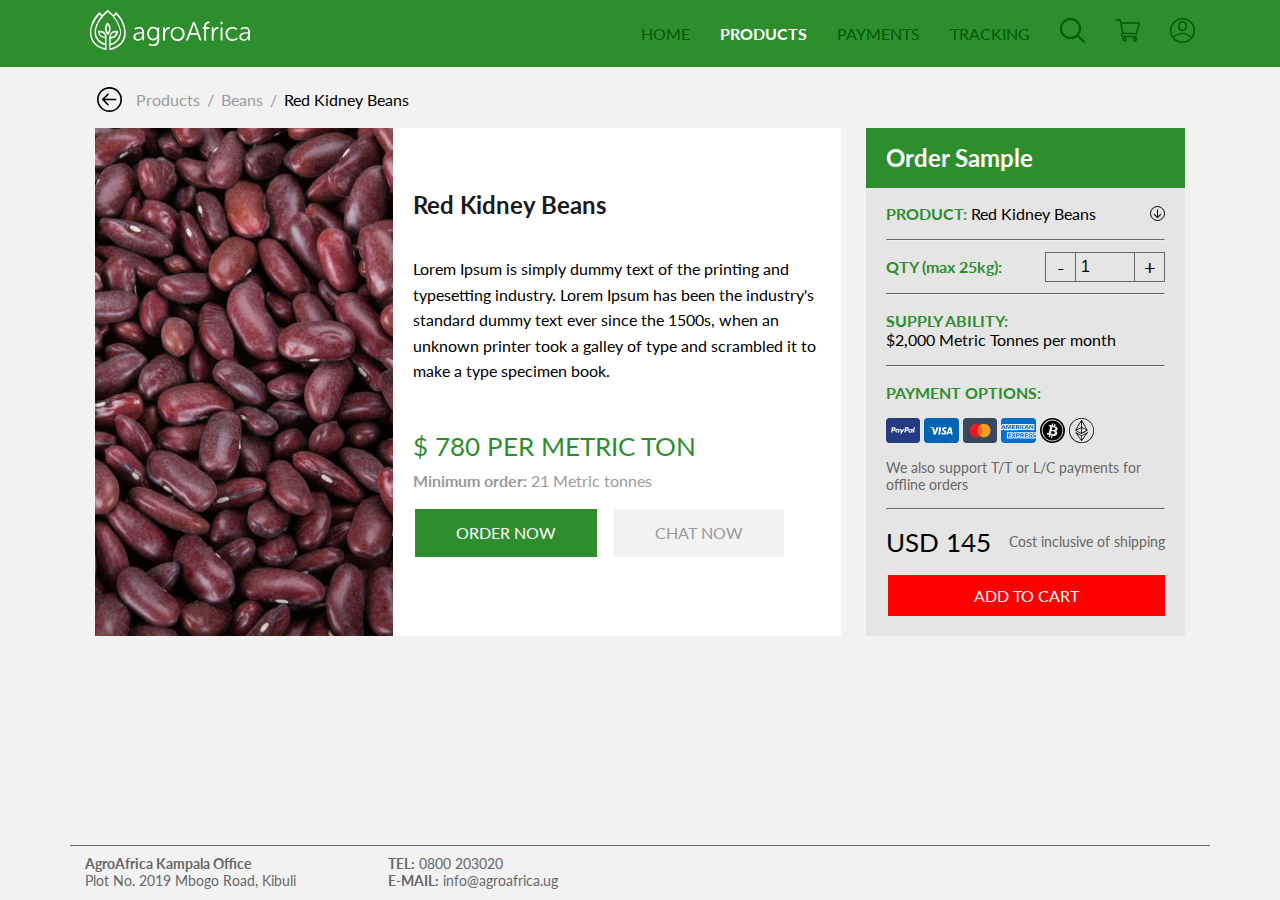
==== kidney beans.html @ b6bb60bf "First commit" ====
<!doctype html>
<html class="no-js" lang="">
    <head>
        <meta charset="utf-8">
        <meta name="viewport" content="width=device-width, initial-scale=1, shrink-to-fit=no">
        <link rel="icon" href="assets/favicon.ico">
        <title>Red Kidney Beans | AgroAfrica</title>
        <meta name="description" content="Agricultural produce directly from farmers">

        <link href="https://fonts.googleapis.com/css?family=Lato:400,700&display=swap" rel="stylesheet">
        <link rel="stylesheet" href="css/main.css" type="text/css">

    </head>
    <body>

        <!-- SVG symbols -->

        <svg xmlns="http://www.w3.org/2000/svg" style="display: none;">
            <symbol id="search" viewBox="0 0 26 26">
                <title>Search</title>
                <path d="M2.2,10.9c0,4.8,3.9,8.8,8.8,8.8c4.8,0,8.8-3.9,8.8-8.7c0-4.9-3.9-8.8-8.8-8.8C6.1,2.2,2.2,6.1,2.2,10.9z
                M19.4,17.9c0.1,0.1,0.2,0.1,0.3,0.2c2,2,3.9,3.9,5.9,5.9c0.3,0.3,0.5,0.7,0.4,1.2c-0.2,0.7-1.1,1-1.7,0.5c-0.1-0.1-0.2-0.1-0.2-0.2
                c-2-1.9-3.9-3.9-5.8-5.8c-0.1-0.1-0.1-0.2-0.2-0.3C13.1,23.3,6.3,22.5,2.5,18C-1.1,13.6-0.8,7.2,3.3,3.1c4-4,10.5-4.2,14.8-0.5
                C22.4,6.3,23.4,13,19.4,17.9z"/>
            </symbol>

            <symbol id="cart" viewBox="0 0 29.1 26">
                <title>Cart</title>
                <path d="M24,23.4c0-0.5-0.4-0.9-0.8-0.9s-0.9,0.4-0.9,0.9c0,0.5,0.4,0.9,0.8,0.9C23.6,24.3,24,23.9,24,23.4z M12,23.4
                c0-0.5-0.4-0.9-0.9-0.9c-0.5,0-0.8,0.4-0.8,0.9c0,0.5,0.4,0.9,0.8,0.9C11.5,24.3,12,23.9,12,23.4z M27.1,5.2c-6.5,0-12.9,0-19.3,0
                c0,0.1,0,0.1,0,0.1c0.7,3.3,1.5,6.6,2.2,10c0.1,0.2,0.1,0.3,0.4,0.3c4.5,0,9,0,13.6,0c0.2,0,0.3-0.1,0.4-0.3
                c0.9-3.2,1.8-6.5,2.7-9.7C27.1,5.5,27.1,5.4,27.1,5.2z M10.7,20.8c-0.6,0-1.2,0.1-1.7,0c-1.1-0.1-1.9-1-2.1-2.1
                c-0.2-1,0.3-2.1,1.3-2.7c0.1,0,0.1-0.1,0.2-0.1c-0.2-1.1-0.5-2.2-0.7-3.3C6.9,9,6.1,5.6,5.4,2.2C5.3,1.8,5.2,1.7,4.9,1.7
                c-1.3,0-2.6,0-3.9,0c-0.4,0-0.7-0.1-0.8-0.4c-0.3-0.5,0-1.1,0.5-1.2C0.8,0,1,0,1.1,0c1.5,0,3.1,0,4.6,0c0.7,0,1,0.2,1.1,0.9
                C7,1.7,7.2,2.4,7.3,3.1c0.1,0.3,0.2,0.4,0.4,0.4c6.8,0,13.5,0,20.2,0c0.4,0,0.7,0,0.9,0.4c0.2,0.3,0.2,0.6,0.1,0.9
                C28,8.3,27,12,26,15.6c-0.1,0.4-0.2,0.7-0.3,1.1c-0.1,0.4-0.4,0.6-0.7,0.6c-0.2,0-0.3,0-0.5,0c-4.9,0-9.8,0-14.8,0
                c-0.2,0-0.3,0-0.5,0c-0.4,0.1-0.7,0.4-0.8,0.8c0,0.4,0.3,0.8,0.7,0.9c0.1,0,0.3,0,0.5,0c5,0,9.9,0,14.9,0c0.1,0,0.2,0,0.3,0
                c0.5,0,0.8,0.4,0.8,0.8c0,0.5-0.3,0.8-0.8,0.9c-0.4,0-0.9,0-1.4,0c1.6,0.4,2.4,1.6,2.2,3C25.5,25,24.4,26,23.1,26
                c-1.3-0.1-2.4-1-2.5-2.3c-0.1-1.4,0.7-2.5,2.2-2.9c-3.8,0-7.6,0-11.4,0c0.7,0.1,1.2,0.4,1.6,1c0.4,0.6,0.6,1.2,0.5,1.9
                C13.5,25,12.4,26,11.1,26c-1.3,0-2.4-1-2.5-2.4C8.4,22.3,9.3,21.1,10.7,20.8z"/>
            </symbol>

            <symbol id="account" viewBox="0 0 26 26">
                <title>Account</title>
                <path d="M21.5,20.6c-4.4-5.2-12.8-5.1-17.1,0C8.9,25.8,17.2,25.7,21.5,20.6z M3.5,19.4c2.6-2.7,5.8-4.1,9.5-4.1
                c3.7,0,6.9,1.4,9.5,4.1c3-4.2,2.8-10.8-1.9-15C16,0.3,9.1,0.6,4.8,5C0.5,9.4,0.8,15.7,3.5,19.4z M13,26C5.8,26,0,20.1,0,12.9
                C0,5.9,5.7,0,13,0c7.2,0,13,5.8,13,13.1C26,20.1,20.3,26,13,26z"/>
                <path d="M16,8.4C16,8.4,16,8.4,16,8.4c0-0.3,0-0.5,0-0.8c0-1.5-1.2-2.9-2.6-3C11.8,4.5,10.3,5.4,10,7
                C9.9,7.8,9.9,8.5,10,9.2c0,1.7,1.3,2.9,3,3c1.6,0.1,2.9-1.1,3.1-2.8C16.1,9.1,16,8.8,16,8.4z M17.6,8.4c0,0.8-0.1,1.7-0.4,2.5
                c-0.7,1.8-2.6,3-4.6,2.9c-2-0.2-3.8-1.6-4.1-3.6C8.3,8.8,8.2,7.4,8.8,6c0.6-1.6,2.3-3.1,4.8-2.9c1.9,0.2,3.6,1.7,3.9,3.6
                C17.6,7.3,17.6,7.9,17.6,8.4z"/>
            </symbol>

            <symbol id="arrow-right" viewBox="0 0 15 15">
                <style type="text/css">
                    .ar1{fill:none;stroke:white;stroke-miterlimit:10;}
                </style>
                <title>Arrow right</title>
                <path d="M3.5,8h8V7h-8V8z M11.9,7.9c0.2-0.2,0.2-0.5,0-0.7L8.7,4C8.5,3.8,8.2,3.8,8,4S7.8,4.5,8,4.7l2.8,2.8L8,10.3
                c-0.2,0.2-0.2,0.5,0,0.7c0.2,0.2,0.5,0.2,0.7,0L11.9,7.9z"/>
                <circle class="ar1" cx="7.5" cy="7.5" r="7"/>
            </symbol>

            <symbol id="arrow-left" viewBox="0 0 15 15">
                <style type="text/css">
                    .al1{fill:none;stroke:black;stroke-miterlimit:10;}
                </style>
                <title>Arrow left</title>
                <path d="M11.5,7h-8v1h8V7z M3.1,7.1c-0.2,0.2-0.2,0.5,0,0.7L6.3,11c0.2,0.2,0.5,0.2,0.7,0s0.2-0.5,0-0.7L4.2,7.5L7,4.7
                C7.2,4.5,7.2,4.2,7,4S6.5,3.8,6.3,4L3.1,7.1z"/>
                <circle class="al1" cx="7.5" cy="7.5" r="7"/>
            </symbol>

            <symbol id="arrow-down" viewBox="0 0 15 15">
                <style type="text/css">
                    .ad0{fill:none;stroke:black;stroke-miterlimit:10;}
                </style>
                <title>Arrow down</title>
                <path d="M7,3.5v8h1v-8H7z M7.1,11.9c0.2,0.2,0.5,0.2,0.7,0L11,8.7c0.2-0.2,0.2-0.5,0-0.7s-0.5-0.2-0.7,0l-2.8,2.8L4.7,8
                    C4.5,7.8,4.2,7.8,4,8S3.8,8.5,4,8.7L7.1,11.9z"/>
                <circle class="ad0" cx="7.5" cy="7.5" r="7"/>
            </symbol>
        </svg>

        <!-- Navigation -->

        <nav class="nav">
            <div class="container">
                <ul>
                    <li class="logo"><a href="index.html"><img src="assets/logo.svg" alt="logo"></a></li>
                    <li class="toggle"><a href="#">
                        <svg class="toggle-open" xmlns="http://www.w3.org/2000/svg" height="24" viewBox="0 0 24 24" width="24">
                            <path d="M0 0h24v24H0z" fill="none"/>
                            <path d="M3 18h18v-2H3v2zm0-5h18v-2H3v2zm0-7v2h18V6H3z"/>
                        </svg>
                        <svg class="toggle-close" xmlns="http://www.w3.org/2000/svg" height="24" viewBox="0 0 24 24" width="24">
                            <path d="M19 6.41L17.59 5 12 10.59 6.41 5 5 6.41 10.59 12 5 17.59 6.41 19 12 13.41 17.59 19 19 17.59 13.41 12z"/>
                            <path d="M0 0h24v24H0z" fill="none"/>
                        </svg>
                    </a></li>
                    <li class="item"><a href="index.html">Home</a></li>
                    <li class="item current"><a href="products.html">Products</a></li>
                    <li class="item"><a href="payments.html">Payments</a></li>
                    <li class="item"><a href="tracking.html">Tracking</a></li>
                    <li class="item"><a href="#"><svg class="search"><use xlink:href="#search"/></svg></a></li>
                    <li class="item"><a href="#"><svg class="cart"><use xlink:href="#cart"/></svg></a></li>
                    <li class="item"><a href="#"><svg class="account"><use xlink:href="#account"/></svg></a></li>
                </ul>
            </div>
        </nav>

        <section>
            <div class="container">
                <nav class="breadcrumb" aria-label="breadcrumb">
                    <ul>
                        <li><a href="products.html"><svg class="arrow-left"><use xlink:href="#arrow-left"/></svg></a></li>
                        <li><a href="products.html">Products</a></li>
                        <li><a href="">Beans</a></li>
                        <li><span>Red Kidney Beans</span></li>
                    </ul>
                </nav>

                <div class="product">
                    <div class="detail">
                        <div class="thumbnail">
                        </div>
                        <div class="content">
                            <h2>Red Kidney Beans</h2>
                            <p>Lorem Ipsum is simply dummy text of the printing and typesetting industry. Lorem Ipsum has been the industry's standard dummy text ever since the 1500s, when an unknown printer took a galley of type and scrambled it to make a type specimen book.</p>
                            <p class="price">$ 780 per metric ton</p>
                            <p class="minimum-order"><strong>Minimum order:</strong> 21 Metric tonnes</p>
                            <p><a class="btn" href="">Order now</a><a class="btn btn-grey" href="">Chat now</a></p>
                        </div>
                    </div>

                    <div class="sidebar">
                        <div class="sidebar-title">
                            <h2>Order Sample</h2>
                        </div>
                        <div class="sidebar-detail">
                            <div class="name">
                                <p><strong>PRODUCT:</strong> Red Kidney Beans</p>
                                <svg class="arrow-down"><use xlink:href="#arrow-down"/></svg>
                            </div>
                            <hr>
                            <div class="quantity">
                                <p><strong>QTY (max 25kg):</strong></p>
                                <div>
                                    <span class="minus">-</span>
                                    <input type="number" class="count" name="qty" min="1" max="25" value="1">
                                    <span class="plus">+</span>
                                </div>                                
                            </div>
                            <hr>
                            <p><strong>SUPPLY ABILITY:</strong><br>$2,000 Metric Tonnes per month</p>
                            <hr>
                            <p><strong>PAYMENT OPTIONS:</strong>
                            <div>
                                <img src="assets/icons/paypal.svg" alt="payment">
                                <img src="assets/icons/visa.svg" alt="payment">
                                <img src="assets/icons/mastercard.svg" alt="payment">
                                <img src="assets/icons/amex.svg" alt="payment">
                                <img src="assets/icons/bitcoin.svg" alt="payment">
                                <img src="assets/icons/ethereum.svg" alt="payment">
                            </div>
                            <p class="small-text">We also support T/T or L/C payments for offline orders</p>
                            <hr>
                            <div class="cost">
                                <p class="cost-amount">USD 145</p>
                                <p class="small-text">Cost inclusive of shipping</p>
                            </div>
                            <a class="btn btn-red" href="">Add to cart</a>
                        </div>
                    </div>
                </div>

            </div>
        </section>

        <footer>
            <div class="container">
                <div class="row">
                    <div class="column">
                        <p><strong>AgroAfrica Kampala Office</strong></p>
                        <p>Plot No. 2019 Mbogo Road, Kibuli</p>
                    </div>
                    <div class="column">
                        <p><strong>TEL:</strong> 0800 203020</p>
                        <p><strong>E-MAIL:</strong> info@agroafrica.ug</p>
                    </div>
                </div>
            </div>
        </footer>

        <script src="js/jquery-3.2.1.min.js"></script>
        <script src="js/navigation.js"></script>
        <script src="js/tabs.js"></script>
        <script src="js/product.js"></script>

    </body>
</html>
---- css/main.css ----
@import url('typography.css');
@import url('layout.css');
@import url('button.css');
@import url('navigation.css');
@import url('breadcrumb.css');
@import url('card.css');
@import url('tabs.css');
@import url('form.css');
@import url('footer.css');
@import url('homepage.css');
@import url('product.css');
@import url('payments.css');
@import url('tracking.css');
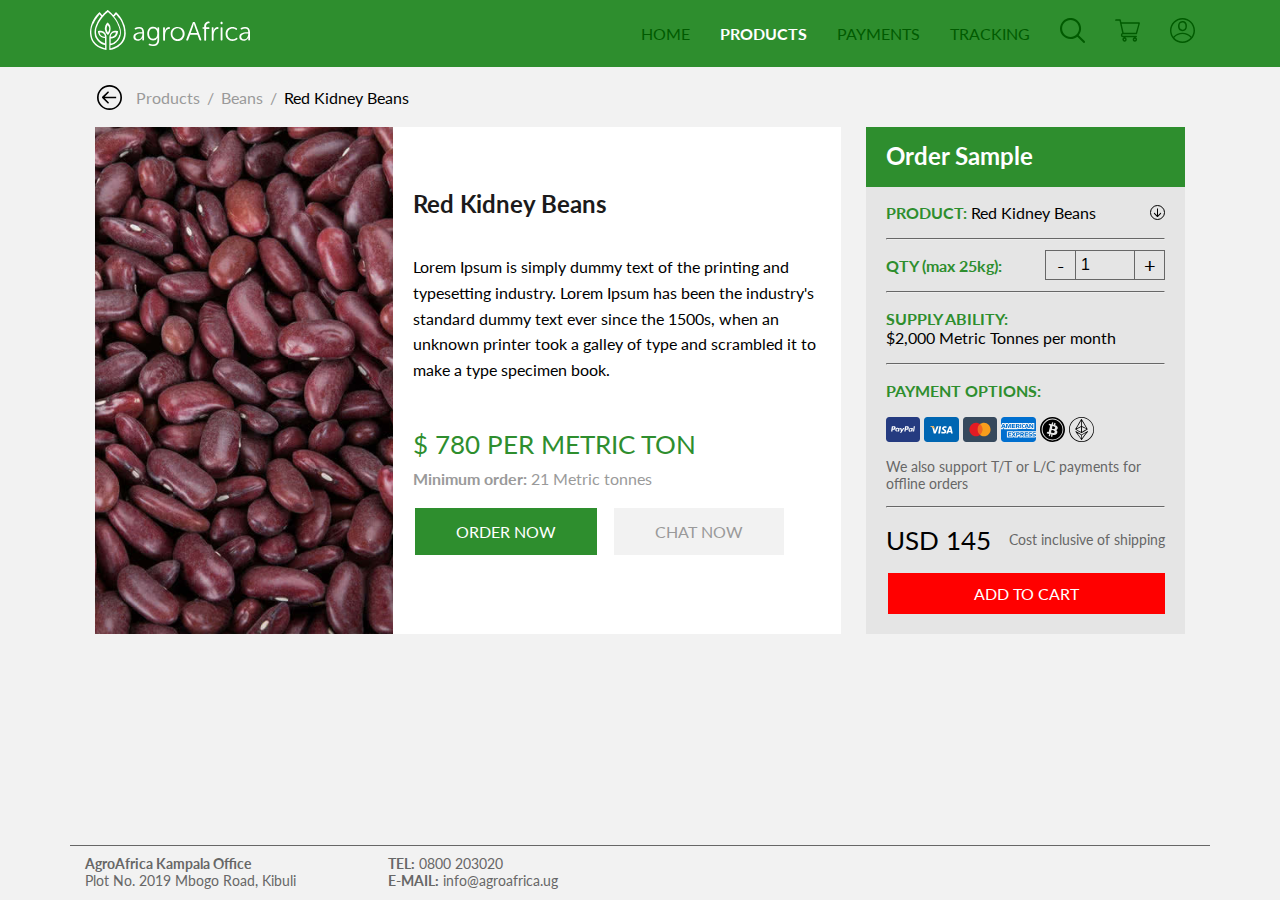
==== commit 461a02ab: "Aria" ====
--- a/kidney beans.html
+++ b/kidney beans.html
@@ -1,5 +1,5 @@
 <!doctype html>
-<html class="no-js" lang="">
+<html class="no-js" lang="en">
     <head>
         <meta charset="utf-8">
         <meta name="viewport" content="width=device-width, initial-scale=1, shrink-to-fit=no">
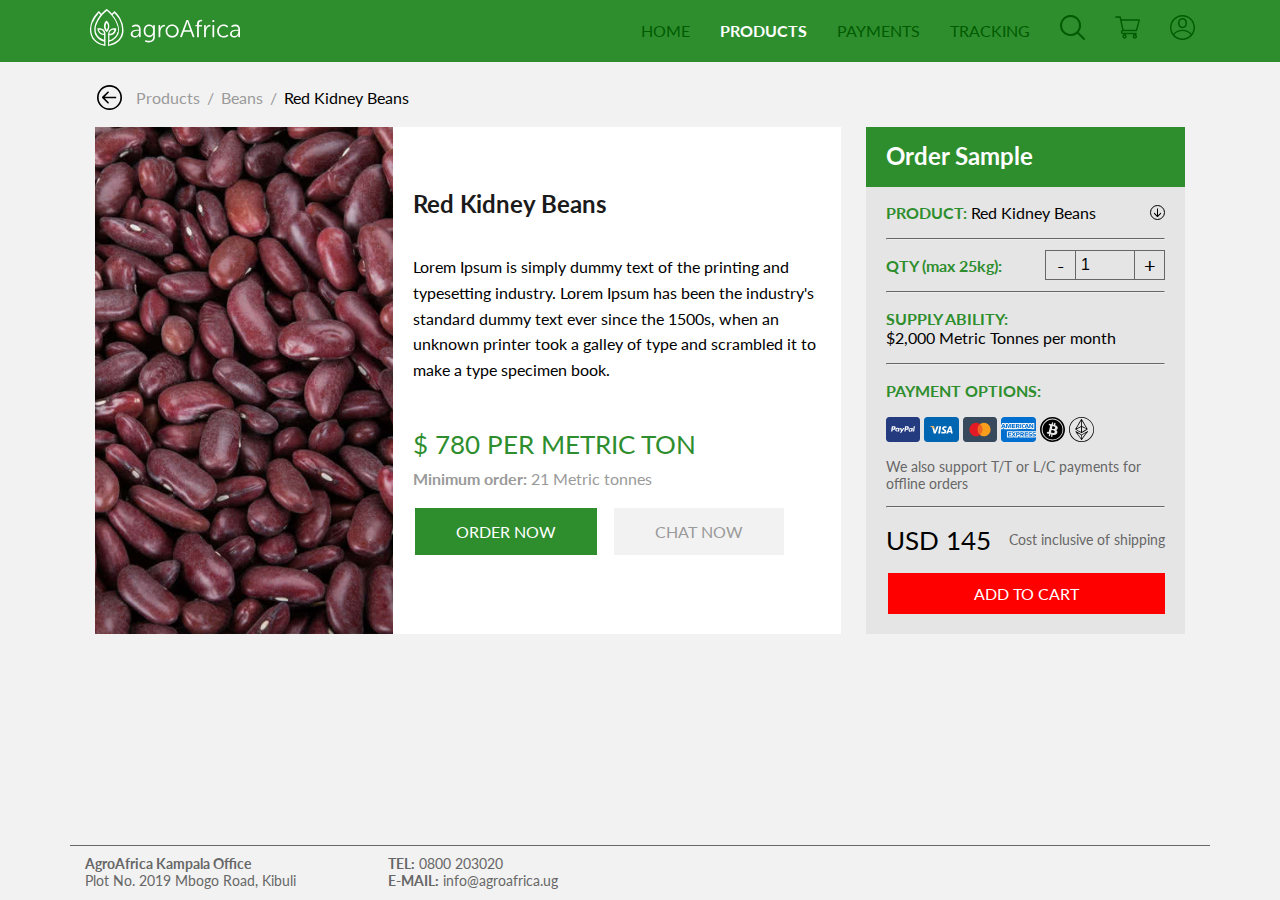
==== commit a01af2fc: "Add account dropdown" ====
--- a/kidney beans.html
+++ b/kidney beans.html
@@ -88,7 +88,7 @@
             <div class="container">
                 <ul>
                     <li class="logo"><a href="index.html"><img src="assets/logo.svg" alt="logo"></a></li>
-                    <li class="toggle"><a href="#">
+                    <li class="toggle"><a href="" aria-label="toggle menu">
                         <svg class="toggle-open" xmlns="http://www.w3.org/2000/svg" height="24" viewBox="0 0 24 24" width="24">
                             <path d="M0 0h24v24H0z" fill="none"/>
                             <path d="M3 18h18v-2H3v2zm0-5h18v-2H3v2zm0-7v2h18V6H3z"/>
@@ -104,7 +104,27 @@
                     <li class="item"><a href="tracking.html">Tracking</a></li>
                     <li class="item"><a href="#"><svg class="search"><use xlink:href="#search"/></svg></a></li>
                     <li class="item"><a href="#"><svg class="cart"><use xlink:href="#cart"/></svg></a></li>
-                    <li class="item"><a href="#"><svg class="account"><use xlink:href="#account"/></svg></a></li>
+                    <li class="item dropdown">
+                        <a href="#">
+                            <svg class="account"><use xlink:href="#account"/></svg>
+                        </a>
+                        <div class="sub-nav">
+                            <hr class="seperator">
+                            <div class="sub-item">
+                                <a href="#">Username</a>
+                            </div>
+                            <div class="sub-item">
+                                <a href="#">View profile</a>
+                            </div>
+                            <div class="sub-item">
+                                <a href="#">Settings</a>
+                            </div>
+                            <hr>
+                            <div class="sub-item">
+                                <a href="#">Sign Out</a>
+                            </div>
+                        </div>
+                    </li>
                 </ul>
             </div>
         </nav>
@@ -113,7 +133,7 @@
             <div class="container">
                 <nav class="breadcrumb" aria-label="breadcrumb">
                     <ul>
-                        <li><a href="products.html"><svg class="arrow-left"><use xlink:href="#arrow-left"/></svg></a></li>
+                        <li><a href="products.html" aria-hidden="true"><svg class="arrow-left"><use xlink:href="#arrow-left"/></svg></a></li>
                         <li><a href="products.html">Products</a></li>
                         <li><a href="">Beans</a></li>
                         <li><span>Red Kidney Beans</span></li>
@@ -147,7 +167,7 @@
                                 <p><strong>QTY (max 25kg):</strong></p>
                                 <div>
                                     <span class="minus">-</span>
-                                    <input type="number" class="count" name="qty" min="1" max="25" value="1">
+                                    <input type="number" class="count" name="qty" min="1" max="25" value="1" aria-label="quantity">
                                     <span class="plus">+</span>
                                 </div>                                
                             </div>
